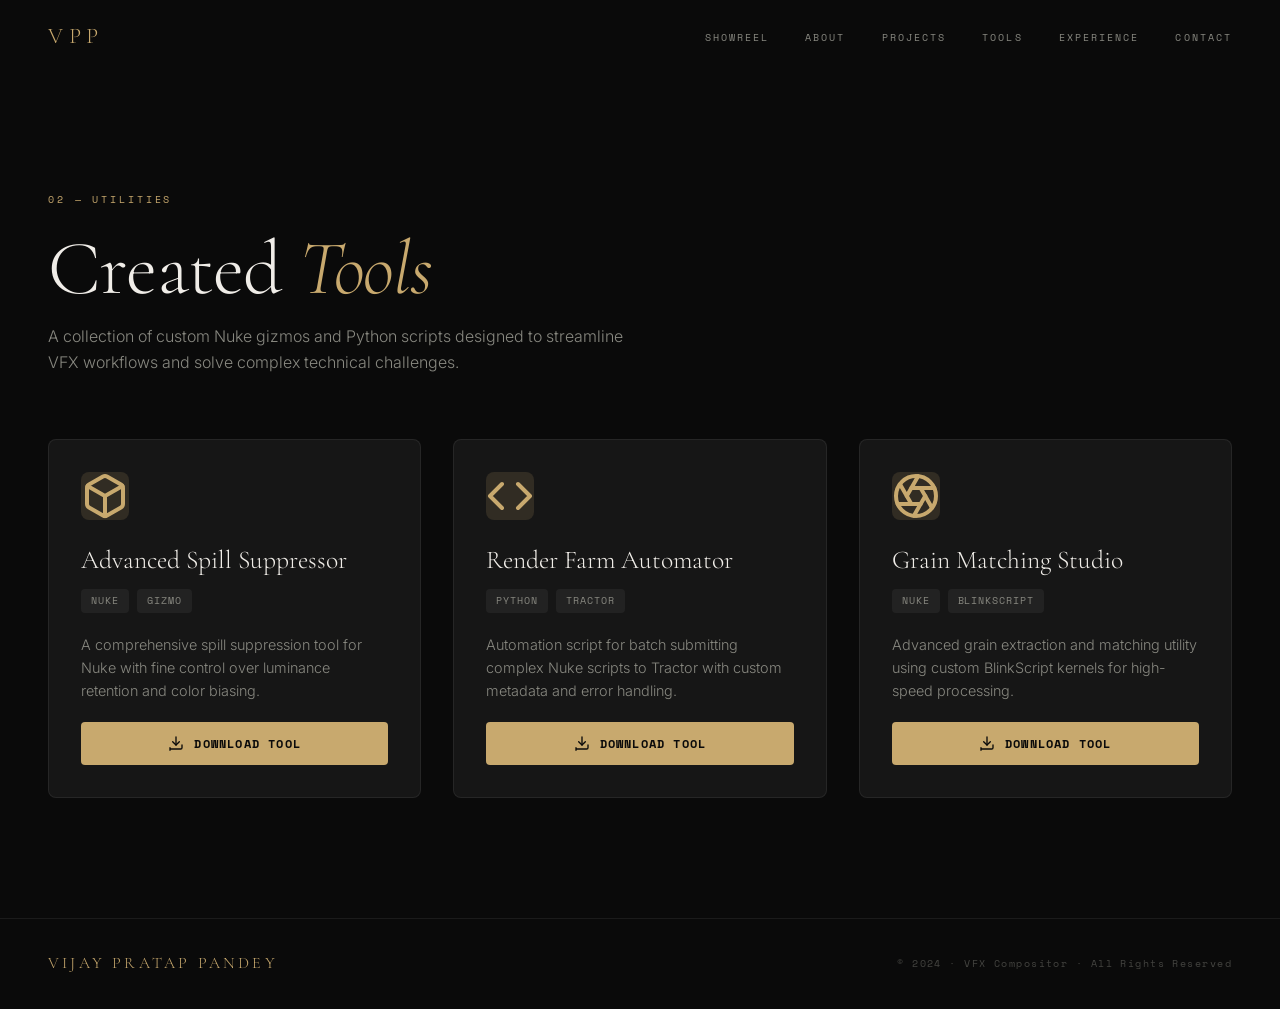
==== tools.html @ c5b9d7c6 "latest updates updatd posters and tools etc on it" ====
<!DOCTYPE html>
<html lang="en">

<head>
    <meta charset="UTF-8" />
    <meta name="viewport" content="width=device-width, initial-scale=1.0" />
    <title>Tools — Vijay Pratap Pandey</title>
    <meta name="description" content="Custom VFX tools and scripts created by Vijay Pratap Pandey." />
    <link rel="preconnect" href="https://fonts.googleapis.com" />
    <link rel="preconnect" href="https://fonts.gstatic.com" crossorigin />
    <link
        href="https://fonts.googleapis.com/css2?family=Cormorant+Garamond:ital,wght@0,300;0,400;0,500;0,600;1,300;1,400&family=Inter:wght@200;300;400;500&family=Space+Mono:wght@400;700&display=swap"
        rel="stylesheet" />
    <link rel="stylesheet" href="css/style.css" />
    <link rel="stylesheet" href="css/animations.css" />
    <style>
        .tools-grid {
            display: grid;
            grid-template-columns: repeat(auto-fill, minmax(320px, 1fr));
            gap: 32px;
            margin-top: 48px;
        }

        .tool-card {
            background: var(--surface);
            border: 1px solid var(--border);
            border-radius: var(--r);
            padding: 32px;
            display: flex;
            flex-direction: column;
            gap: 20px;
            transition: all 0.3s ease;
            position: relative;
            overflow: hidden;
        }

        .tool-card:hover {
            border-color: var(--accent);
            transform: translateY(-5px);
            box-shadow: 0 12px 40px rgba(0, 0, 0, 0.3);
        }

        .tool-card::before {
            content: '';
            position: absolute;
            top: 0;
            left: 0;
            width: 100%;
            height: 2px;
            background: var(--accent);
            transform: scaleX(0);
            transform-origin: left;
            transition: transform 0.4s ease;
        }

        .tool-card:hover::before {
            transform: scaleX(1);
        }

        .tool-icon {
            width: 48px;
            height: 48px;
            background: var(--accent-dim);
            color: var(--accent);
            border-radius: 8px;
            display: flex;
            align-items: center;
            justify-content: center;
            font-size: 1.5rem;
        }

        .tool-header h3 {
            font-family: var(--font-display);
            font-size: 1.6rem;
            font-weight: 300;
            margin-bottom: 8px;
        }

        .tool-tags {
            display: flex;
            gap: 8px;
            flex-wrap: wrap;
        }

        .tool-tag {
            font-family: var(--font-mono);
            font-size: 0.6rem;
            letter-spacing: 0.1em;
            text-transform: uppercase;
            padding: 4px 10px;
            background: rgba(255, 255, 255, 0.05);
            border-radius: 4px;
            color: var(--text-muted);
        }

        .tool-desc {
            font-size: 0.9rem;
            color: var(--text-muted);
            line-height: 1.6;
            flex-grow: 1;
        }

        .tool-download {
            display: inline-flex;
            align-items: center;
            justify-content: center;
            gap: 10px;
            padding: 12px 24px;
            background: var(--accent);
            color: var(--bg);
            border-radius: 4px;
            font-family: var(--font-mono);
            font-size: 0.75rem;
            font-weight: 700;
            letter-spacing: 0.1em;
            text-transform: uppercase;
            transition: all 0.3s ease;
        }

        .tool-download:hover {
            background: #fff;
            color: #000;
            box-shadow: 0 0 20px var(--accent-glow);
        }

        .tool-download svg {
            width: 16px;
            height: 16px;
        }
    </style>
</head>

<body class="loaded">

    <!-- Film Grain Overlay -->
    <div id="grain-overlay" aria-hidden="true"></div>

    <!-- ═══════════════════════════════════════════════════
       NAVIGATION
    ═══════════════════════════════════════════════════ -->
    <nav id="main-nav" class="scrolled">
        <div class="nav-logo"><a href="index.html">VPP</a></div>
        <ul class="nav-links">
            <li><a href="index.html#showreel">Showreel</a></li>
            <li><a href="index.html#about">About</a></li>
            <li><a href="projects.html">Projects</a></li>
            <li><a href="tools.html" class="active">Tools</a></li>
            <li><a href="index.html#experience">Experience</a></li>
            <li><a href="index.html#contact">Contact</a></li>
        </ul>
        <button class="nav-menu-btn" id="nav-menu-btn" aria-label="Open menu">
            <span></span><span></span><span></span>
        </button>
    </nav>

    <!-- Mobile Nav -->
    <div id="mobile-nav">
        <ul>
            <li><a href="index.html#showreel">Showreel</a></li>
            <li><a href="index.html#about">About</a></li>
            <li><a href="projects.html">Projects</a></li>
            <li><a href="tools.html">Tools</a></li>
            <li><a href="index.html#experience">Experience</a></li>
            <li><a href="index.html#contact">Contact</a></li>
        </ul>
    </div>

    <main style="padding-top: var(--nav-h);">
        <section id="tools" class="section-reveal visible" style="background: var(--bg);">
            <div class="section-header">
                <div class="section-label">02 — UTILITIES</div>
                <h2 class="section-title">Created <em>Tools</em></h2>
                <p style="color: var(--text-muted); margin-top: 16px; max-width: 600px;">A collection of custom Nuke gizmos and Python scripts designed to streamline VFX workflows and solve complex technical challenges.</p>
            </div>

            <div class="tools-grid">
                <!-- Placeholder Tool 1 -->
                <div class="tool-card">
                    <div class="tool-icon">
                        <svg viewBox="0 0 24 24" fill="none" stroke="currentColor" stroke-width="2" stroke-linecap="round" stroke-linejoin="round"><path d="M21 16V8a2 2 0 0 0-1-1.73l-7-4a2 2 0 0 0-2 0l-7 4A2 2 0 0 0 3 8v8a2 2 0 0 0 1 1.73l7 4a2 2 0 0 0 2 0l7-4A2 2 0 0 0 21 16z"></path><polyline points="3.27 6.96 12 12.01 20.73 6.96"></polyline><line x1="12" y1="22.08" x2="12" y2="12"></line></svg>
                    </div>
                    <div class="tool-header">
                        <h3>Advanced Spill Suppressor</h3>
                        <div class="tool-tags">
                            <span class="tool-tag">Nuke</span>
                            <span class="tool-tag">Gizmo</span>
                        </div>
                    </div>
                    <p class="tool-desc">A comprehensive spill suppression tool for Nuke with fine control over luminance retention and color biasing.</p>
                    <a href="#" class="tool-download">
                        <svg viewBox="0 0 24 24" fill="none" stroke="currentColor" stroke-width="2" stroke-linecap="round" stroke-linejoin="round"><path d="M21 15v4a2 2 0 0 1-2 2H5a2 2 0 0 1-2-2v4"></path><polyline points="7 10 12 15 17 10"></polyline><line x1="12" y1="15" x2="12" y2="3"></line></svg>
                        Download Tool
                    </a>
                </div>

                <!-- Placeholder Tool 2 -->
                <div class="tool-card">
                    <div class="tool-icon">
                        <svg viewBox="0 0 24 24" fill="none" stroke="currentColor" stroke-width="2" stroke-linecap="round" stroke-linejoin="round"><polyline points="16 18 22 12 16 6"></polyline><polyline points="8 6 2 12 8 18"></polyline></svg>
                    </div>
                    <div class="tool-header">
                        <h3>Render Farm Automator</h3>
                        <div class="tool-tags">
                            <span class="tool-tag">Python</span>
                            <span class="tool-tag">Tractor</span>
                        </div>
                    </div>
                    <p class="tool-desc">Automation script for batch submitting complex Nuke scripts to Tractor with custom metadata and error handling.</p>
                    <a href="#" class="tool-download">
                        <svg viewBox="0 0 24 24" fill="none" stroke="currentColor" stroke-width="2" stroke-linecap="round" stroke-linejoin="round"><path d="M21 15v4a2 2 0 0 1-2 2H5a2 2 0 0 1-2-2v4"></path><polyline points="7 10 12 15 17 10"></polyline><line x1="12" y1="15" x2="12" y2="3"></line></svg>
                        Download Tool
                    </a>
                </div>

                <!-- Placeholder Tool 3 -->
                <div class="tool-card">
                    <div class="tool-icon">
                        <svg viewBox="0 0 24 24" fill="none" stroke="currentColor" stroke-width="2" stroke-linecap="round" stroke-linejoin="round"><circle cx="12" cy="12" r="10"></circle><line x1="14.31" y1="8" x2="20.05" y2="17.94"></line><line x1="9.69" y1="8" x2="21.17" y2="8"></line><line x1="7.38" y1="12" x2="13.12" y2="2.06"></line><line x1="9.69" y1="16" x2="3.95" y2="6.06"></line><line x1="14.31" y1="16" x2="2.83" y2="16"></line><line x1="16.62" y1="12" x2="10.88" y2="21.94"></line></svg>
                    </div>
                    <div class="tool-header">
                        <h3>Grain Matching Studio</h3>
                        <div class="tool-tags">
                            <span class="tool-tag">Nuke</span>
                            <span class="tool-tag">BlinkScript</span>
                        </div>
                    </div>
                    <p class="tool-desc">Advanced grain extraction and matching utility using custom BlinkScript kernels for high-speed processing.</p>
                    <a href="#" class="tool-download">
                        <svg viewBox="0 0 24 24" fill="none" stroke="currentColor" stroke-width="2" stroke-linecap="round" stroke-linejoin="round"><path d="M21 15v4a2 2 0 0 1-2 2H5a2 2 0 0 1-2-2v4"></path><polyline points="7 10 12 15 17 10"></polyline><line x1="12" y1="15" x2="12" y2="3"></line></svg>
                        Download Tool
                    </a>
                </div>
            </div>
        </section>
    </main>

    <!-- Footer -->
    <footer id="footer">
        <div class="footer-inner">
            <span class="footer-name">VIJAY PRATAP PANDEY</span>
            <span class="footer-copy">© 2024 · VFX Compositor · All Rights Reserved</span>
        </div>
    </footer>

    <script src="js/main.js"></script>
</body>

</html>
---- css/style.css ----
/* ═══════════════════════════════════════════════════════════════
   VFX PORTFOLIO — MAIN STYLESHEET
   Vijay Pratap Pandey · VFX Compositor
═══════════════════════════════════════════════════════════════ */

/* ─── DESIGN TOKENS ─────────────────────────────────────────── */
:root {
  --bg: #0A0A0A;
  --bg-2: #111111;
  --surface: #161616;
  --surface-glass: rgba(255, 255, 255, 0.035);
  --border: rgba(255, 255, 255, 0.07);
  --border-bright: rgba(255, 255, 255, 0.14);
  --text: #F0EDE8;
  --text-muted: #888880;
  --text-dim: #444440;
  --accent: #C8A96E;
  --accent-dim: rgba(200, 169, 110, 0.15);
  --accent-glow: rgba(200, 169, 110, 0.3);
  --blue: #4A9EFF;
  --blue-dim: rgba(74, 158, 255, 0.12);
  --font-display: 'Cormorant Garamond', Georgia, serif;
  --font-body: 'Inter', system-ui, sans-serif;
  --font-mono: 'Space Mono', monospace;
  --r: 8px;
  --r-lg: 16px;
  --nav-h: 72px;
  --ease-out: cubic-bezier(0.16, 1, 0.3, 1);
  --ease-in-out: cubic-bezier(0.45, 0, 0.55, 1);
}

/* ─── RESET ──────────────────────────────────────────────────── */
*,
*::before,
*::after {
  box-sizing: border-box;
  margin: 0;
  padding: 0;
}

html {
  scroll-behavior: smooth;
  font-size: 16px;
}

body {
  background: var(--bg);
  color: var(--text);
  font-family: var(--font-body);
  font-weight: 300;
  line-height: 1.6;
  overflow-x: hidden;
}

body.loading {
  overflow: hidden;
}

img,
video {
  display: block;
  max-width: 100%;
}

a {
  color: inherit;
  text-decoration: none;
}

button {
  background: none;
  border: none;
  cursor: pointer;
  font-family: inherit;
}

ul {
  list-style: none;
}

/* ─── SCROLLBAR ───────────────────────────────────────────────── */
::-webkit-scrollbar {
  width: 4px;
}

::-webkit-scrollbar-track {
  background: var(--bg);
}

::-webkit-scrollbar-thumb {
  background: var(--accent);
  border-radius: 2px;
}

/* ─── CURSOR GLOW REMOVED ─── */

/* ─── GRAIN OVERLAY — static, GPU-composited, zero CPU cost ─── */
#grain-overlay {
  position: fixed;
  inset: 0;
  width: 100%;
  height: 100%;
  pointer-events: none;
  z-index: 9998;
  opacity: 0.04;
  will-change: opacity;
  background-image: url("[data-uri]");
  background-repeat: repeat;
  background-size: 150px 150px;
}

/* ═══════════════════════════════════════════════════════════════
   LOADER
═══════════════════════════════════════════════════════════════ */
#loader {
  position: fixed;
  inset: 0;
  background: #000;
  z-index: 9000;
  display: flex;
  align-items: center;
  justify-content: center;
  transition: opacity 0.8s var(--ease-out), visibility 0.8s;
}

#loader.hidden {
  opacity: 0;
  visibility: hidden;
}

.loader-inner {
  text-align: center;
}

.loader-monogram {
  font-family: var(--font-display);
  font-size: clamp(4rem, 10vw, 8rem);
  font-weight: 300;
  letter-spacing: 0.3em;
  color: var(--accent);
  opacity: 0;
  animation: monogram-in 1s var(--ease-out) 0.3s both;
}

@keyframes monogram-in {
  from {
    opacity: 0;
    letter-spacing: 0.6em;
  }

  to {
    opacity: 1;
    letter-spacing: 0.3em;
  }
}

.loader-bar-track {
  width: 200px;
  height: 1px;
  background: rgba(255, 255, 255, 0.1);
  margin: 24px auto 16px;
  border-radius: 1px;
  overflow: hidden;
}

.loader-bar {
  height: 100%;
  width: 0%;
  background: var(--accent);
  animation: loader-fill 2s var(--ease-out) 0.5s both;
}

@keyframes loader-fill {
  to {
    width: 100%;
  }
}

.loader-label {
  font-family: var(--font-mono);
  font-size: 0.65rem;
  letter-spacing: 0.3em;
  color: var(--text-muted);
  text-transform: uppercase;
  opacity: 0;
  animation: fade-in 0.5s ease 1s both;
}

/* ═══════════════════════════════════════════════════════════════
   NAVIGATION
═══════════════════════════════════════════════════════════════ */
#main-nav {
  position: fixed;
  top: 0;
  left: 0;
  right: 0;
  height: var(--nav-h);
  display: flex;
  align-items: center;
  justify-content: space-between;
  padding: 0 48px;
  z-index: 800;
  transition: background 0.4s ease;
}

#main-nav.scrolled {
  background: rgba(8, 8, 8, 0.96);
  border-bottom: 1px solid var(--border);
}

.nav-logo {
  font-family: var(--font-display);
  font-size: 1.4rem;
  font-weight: 300;
  letter-spacing: 0.25em;
  color: var(--accent);
  opacity: 0;
  transform: translateY(-10px);
  transition: opacity 0.6s ease 2.8s, transform 0.6s ease 2.8s;
}

.loaded .nav-logo {
  opacity: 1;
  transform: translateY(0);
}

.nav-links {
  display: flex;
  gap: 36px;
  opacity: 0;
  transition: opacity 0.6s ease 3s;
}

.loaded .nav-links {
  opacity: 1;
}

.nav-links a {
  font-family: var(--font-mono);
  font-size: 0.65rem;
  letter-spacing: 0.2em;
  text-transform: uppercase;
  color: var(--text-muted);
  transition: color 0.3s ease;
  position: relative;
}

.nav-links a::after {
  content: '';
  position: absolute;
  bottom: -4px;
  left: 0;
  width: 0;
  height: 1px;
  background: var(--accent);
  transition: width 0.3s ease;
}

.nav-links a:hover {
  color: var(--text);
}

.nav-links a:hover::after {
  width: 100%;
}

.nav-menu-btn {
  display: none;
  flex-direction: column;
  gap: 5px;
  padding: 8px;
}

.nav-menu-btn span {
  display: block;
  width: 22px;
  height: 1px;
  background: var(--text);
  transition: all 0.3s ease;
}

/* Mobile nav */
#mobile-nav {
  position: fixed;
  inset: 0;
  background: rgba(10, 10, 10, 0.97);
  display: flex;
  align-items: center;
  justify-content: center;
  z-index: 799;
  opacity: 0;
  visibility: hidden;
  transition: all 0.4s ease;
}

#mobile-nav.open {
  opacity: 1;
  visibility: visible;
}

#mobile-nav ul {
  text-align: center;
}

#mobile-nav li {
  padding: 16px 0;
}

#mobile-nav a {
  font-family: var(--font-display);
  font-size: 2rem;
  font-weight: 300;
  letter-spacing: 0.1em;
  color: var(--text-muted);
  transition: color 0.3s ease;
}

#mobile-nav a:hover {
  color: var(--accent);
}

/* ═══════════════════════════════════════════════════════════════
   HERO
═══════════════════════════════════════════════════════════════ */
#hero {
  position: relative;
  height: 100vh;
  min-height: 600px;
  display: flex;
  align-items: center;
  justify-content: center;
  overflow: hidden;
}

.hero-video-wrap {
  position: absolute;
  inset: 0;
  z-index: 0;
}

.hero-video-wrap .hero-bg {
  position: absolute;
  inset: 0;
  background-image: url('../assets/images/hero-poster.jpg');
  background-size: cover;
  background-position: center;
  will-change: transform;
  /* Subtle Ken Burns — cinematic feel, GPU animated */
  animation: hero-ken-burns 20s ease-in-out infinite alternate;
}

@keyframes hero-ken-burns {
  from {
    transform: scale(1.00);
  }

  to {
    transform: scale(1.06);
  }
}

.hero-overlay {
  position: absolute;
  inset: 0;
  background:
    linear-gradient(to bottom, rgba(10, 10, 10, 0.4) 0%, rgba(10, 10, 10, 0.1) 40%, rgba(10, 10, 10, 0.6) 80%, var(--bg) 100%),
    linear-gradient(to right, rgba(10, 10, 10, 0.5) 0%, transparent 60%);
}

.hero-content {
  position: relative;
  z-index: 10;
  max-width: 900px;
  padding: 0 48px;
  padding-top: var(--nav-h);
}

.hero-eyebrow {
  font-family: var(--font-mono);
  font-size: 0.65rem;
  letter-spacing: 0.35em;
  text-transform: uppercase;
  color: var(--accent);
  margin-bottom: 20px;
  opacity: 0;
  transform: translateY(10px);
  transition: opacity 0.7s ease 0.1s, transform 0.7s ease 0.1s;
}

.loaded .hero-eyebrow {
  opacity: 1;
  transform: translateY(0);
}

.hero-name {
  font-family: var(--font-display);
  font-size: clamp(3rem, 6.5vw, 6rem);
  font-weight: 300;
  line-height: 0.92;
  letter-spacing: -0.01em;
  color: var(--text);
  margin-bottom: 28px;
}

.name-line {
  display: block;
  overflow: hidden;
  white-space: nowrap;
}

.name-line::after {
  content: attr(data-text);
}

.hero-tagline {
  font-size: clamp(0.9rem, 2vw, 1.1rem);
  font-weight: 200;
  color: var(--text-muted);
  letter-spacing: 0.05em;
  max-width: 540px;
  margin-bottom: 48px;
  opacity: 0;
  transform: translateY(12px);
  transition: opacity 0.8s ease 0.5s, transform 0.8s ease 0.5s;
}

.loaded .hero-tagline {
  opacity: 1;
  transform: translateY(0);
}

.hero-cta {
  display: inline-flex;
  align-items: center;
  gap: 10px;
  padding: 14px 28px;
  border: 1px solid var(--accent);
  color: var(--accent);
  font-family: var(--font-mono);
  font-size: 0.7rem;
  letter-spacing: 0.2em;
  text-transform: uppercase;
  transition: background 0.3s ease, color 0.3s ease, box-shadow 0.3s ease;
  opacity: 0;
  transform: translateY(12px);
  transition: opacity 0.8s ease 0.8s, transform 0.8s ease 0.8s, background 0.3s ease, color 0.3s ease, box-shadow 0.3s ease;
}

.loaded .hero-cta {
  opacity: 1;
  transform: translateY(0);
}

.hero-cta:hover {
  background: var(--accent);
  color: var(--bg);
  box-shadow: 0 0 40px var(--accent-glow);
}

.hero-cta svg {
  transition: transform 0.3s ease;
}

.hero-cta:hover svg {
  transform: translateX(4px);
}

/* Scroll Indicator */
.scroll-indicator {
  position: absolute;
  bottom: 40px;
  left: 50%;
  transform: translateX(-50%);
  z-index: 10;
  display: flex;
  flex-direction: column;
  align-items: center;
  gap: 8px;
  opacity: 0;
  animation: fade-in 0.6s ease 1.2s both;
}

.scroll-line {
  width: 1px;
  height: 60px;
  background: linear-gradient(to bottom, transparent, var(--accent));
  animation: scroll-pulse 2s ease-in-out infinite;
}

@keyframes scroll-pulse {

  0%,
  100% {
    opacity: 0.4;
    height: 40px;
  }

  50% {
    opacity: 1;
    height: 60px;
  }
}

.scroll-indicator span {
  font-family: var(--font-mono);
  font-size: 0.55rem;
  letter-spacing: 0.3em;
  color: var(--text-dim);
  text-transform: uppercase;
  writing-mode: vertical-lr;
}

/* ═══════════════════════════════════════════════════════════════
   SECTION COMMONS
═══════════════════════════════════════════════════════════════ */
section {
  padding: 120px 48px;
}

.section-label {
  font-family: var(--font-mono);
  font-size: 0.6rem;
  letter-spacing: 0.3em;
  text-transform: uppercase;
  color: var(--accent);
  margin-bottom: 24px;
}

.section-header {
  margin-bottom: 64px;
}

.section-title {
  font-family: var(--font-display);
  font-size: clamp(2.5rem, 6vw, 5rem);
  font-weight: 300;
  letter-spacing: -0.01em;
  color: var(--text);
  line-height: 1;
}

.section-title em {
  font-style: italic;
  color: var(--accent);
}

/* ═══════════════════════════════════════════════════════════════
   SHOWREEL
═══════════════════════════════════════════════════════════════ */
#showreel {
  padding: 80px 0;
  background: var(--bg);
}

#showreel .section-label {
  padding: 0 48px;
  margin-bottom: 32px;
}

.showreel-player-wrap {
  position: relative;
  width: 100%;
  background: #000;
  overflow: hidden;
}

/* ── Cinematic poster layout ── */
.showreel-poster-wrap {
  position: relative;
  width: 100%;
  aspect-ratio: 16 / 9;
  overflow: hidden;
}

.showreel-poster-img {
  width: 100%;
  height: 100%;
  object-fit: cover;
  display: block;
  filter: brightness(0.45);
  transition: filter 0.5s ease;
}

.showreel-poster-wrap:hover .showreel-poster-img {
  filter: brightness(0.55);
}

.showreel-poster-overlay {
  position: absolute;
  inset: 0;
  display: flex;
  flex-direction: column;
  justify-content: space-between;
  padding: 32px;
}

.showreel-poster-top {
  display: flex;
  justify-content: space-between;
  align-items: center;
}

.showreel-poster-center {
  display: flex;
  align-items: center;
  justify-content: center;
  flex: 1;
}

.sr-watch-btn {
  display: flex;
  flex-direction: column;
  align-items: center;
  gap: 18px;
  text-decoration: none;
}

.sr-big-play {
  width: 88px;
  height: 88px;
  border: 1px solid rgba(255, 255, 255, 0.35);
  border-radius: 50%;
  display: flex;
  align-items: center;
  justify-content: center;
  transition: all 0.35s ease;
  background: rgba(255, 255, 255, 0.10);
}

.sr-big-play svg {
  width: 30px;
  height: 30px;
  color: var(--text);
  margin-left: 4px;
}

.sr-watch-btn:hover .sr-big-play {
  border-color: var(--accent);
  background: rgba(200, 169, 110, 0.12);
  box-shadow: 0 0 50px rgba(200, 169, 110, 0.25);
  transform: scale(1.08);
}

.sr-watch-btn span {
  font-family: var(--font-mono);
  font-size: 0.65rem;
  letter-spacing: 0.35em;
  text-transform: uppercase;
  color: var(--text-muted);
  transition: color 0.3s ease;
}

.sr-watch-btn:hover span {
  color: var(--accent);
}

.showreel-poster-name {
  font-family: var(--font-mono);
  font-size: 0.6rem;
  letter-spacing: 0.2em;
  color: rgba(255, 255, 255, 0.3);
  text-align: center;
  text-transform: uppercase;
}

.showreel-stamp {
  font-family: var(--font-mono);
  font-size: 0.65rem;
  letter-spacing: 0.25em;
  color: rgba(255, 255, 255, 0.5);
}

.showreel-quality {
  font-family: var(--font-mono);
  font-size: 0.6rem;
  letter-spacing: 0.2em;
  border: 1px solid var(--accent);
  color: var(--accent);
  padding: 3px 8px;
  border-radius: 2px;
}


/* YouTube responsive 16:9 wrapper */
.showreel-youtube-wrap {
  position: relative;
  width: 100%;
  padding-top: 56.25%;
}

.showreel-youtube-wrap iframe {
  position: absolute;
  inset: 0;
  width: 100%;
  height: 100%;
  border: none;
  display: block;
}

/* Cinematic stamp badge floating over the iframe */
.showreel-yt-badge {
  position: absolute;
  top: 20px;
  left: 32px;
  display: flex;
  align-items: center;
  gap: 12px;
  pointer-events: none;
  z-index: 2;
}

.showreel-stamp {
  font-family: var(--font-mono);
  font-size: 0.65rem;
  letter-spacing: 0.25em;
  color: rgba(255, 255, 255, 0.5);
  text-shadow: 0 1px 4px rgba(0, 0, 0, 0.8);
}

.showreel-quality {
  font-family: var(--font-mono);
  font-size: 0.6rem;
  letter-spacing: 0.2em;
  border: 1px solid var(--accent);
  color: var(--accent);
  padding: 3px 8px;
  border-radius: 2px;
}


/* ═══════════════════════════════════════════════════════════════
   PROJECTS / WORK
═══════════════════════════════════════════════════════════════ */
#work {
  background: var(--bg-2);
}

.projects-grid {
  display: grid;
  grid-template-columns: repeat(4, 1fr);
  gap: 2px;
}

.project-card {
  position: relative;
  background: var(--bg);
}

.project-thumb {
  position: relative;
  aspect-ratio: 3/4;
  overflow: hidden;
}

.project-thumb-bg {
  width: 100%;
  height: 100%;
  display: flex;
  align-items: center;
  justify-content: center;
  overflow: hidden;
}

.project-poster-img {
  width: 100%;
  height: 100%;
  object-fit: cover;
  object-position: center top;
  display: block;
  filter: brightness(0.85);
  transition: filter 0.4s ease, transform 0.6s var(--ease-out);
}

.project-card:hover .project-poster-img {
  filter: brightness(0.6);
  transform: scale(1.04);
}

.project-thumb-title {
  font-family: var(--font-display);
  font-size: 2rem;
  font-weight: 300;
  letter-spacing: 0.15em;
  color: rgba(255, 255, 255, 0.15);
  user-select: none;
}

.project-thumb video.preview {
  position: absolute;
  inset: 0;
  width: 100%;
  height: 100%;
  object-fit: cover;
  opacity: 0;
  transition: opacity 0.5s ease;
}

.project-card:hover .project-thumb video.preview {
  opacity: 1;
}

.project-hover {
  position: absolute;
  inset: 0;
  padding: 24px;
  display: flex;
  flex-direction: column;
  justify-content: flex-end;
  background: linear-gradient(to top, rgba(0, 0, 0, 0.9) 0%, rgba(0, 0, 0, 0.3) 60%, transparent 100%);
  opacity: 0;
  transition: opacity 0.4s ease;
}

.project-card:hover .project-hover {
  opacity: 1;
}

.project-meta-chip {
  font-family: var(--font-mono);
  font-size: 0.6rem;
  letter-spacing: 0.2em;
  text-transform: uppercase;
  color: var(--accent);
  margin-bottom: 8px;
}

.project-hover h3 {
  font-family: var(--font-display);
  font-size: 1.4rem;
  font-weight: 300;
  margin-bottom: 4px;
}

.project-hover p {
  font-size: 0.8rem;
  color: var(--text-muted);
  margin-bottom: 16px;
}

.project-view-btn {
  font-family: var(--font-mono);
  font-size: 0.65rem;
  letter-spacing: 0.15em;
  color: var(--accent);
  align-self: flex-start;
  border-bottom: 1px solid transparent;
  padding-bottom: 2px;
  transition: border-color 0.3s ease;
}

.project-view-btn:hover {
  border-color: var(--accent);
}

.project-info {
  display: flex;
  justify-content: space-between;
  align-items: center;
  padding: 12px 16px;
  border-top: 1px solid var(--border);
}

.project-year,
.project-studio {
  font-family: var(--font-mono);
  font-size: 0.6rem;
  letter-spacing: 0.15em;
  color: var(--text-muted);
}

/* ═══════════════════════════════════════════════════════════════
   ABOUT
═══════════════════════════════════════════════════════════════ */
#about {
  background: var(--bg);
}

.about-layout {
  display: grid;
  grid-template-columns: 380px 1fr;
  gap: 80px;
  align-items: start;
  max-width: 1300px;
  margin: 0 auto;
}

.portrait-outer {
  position: relative;
  display: inline-block;
}

.portrait-img {
  width: 100%;
  aspect-ratio: 3/4;
  object-fit: cover;
  object-position: top;
  border-radius: var(--r);
  filter: grayscale(20%) contrast(1.05);
}

.portrait-frame {
  position: absolute;
  top: 16px;
  left: 16px;
  right: -16px;
  bottom: -16px;
  border: 1px solid var(--border-bright);
  border-radius: var(--r);
  z-index: -1;
}

.about-name {
  font-family: var(--font-display);
  font-size: clamp(2.5rem, 5vw, 4.5rem);
  font-weight: 300;
  line-height: 1;
  margin-bottom: 12px;
}

.about-name em {
  color: var(--accent);
  font-style: italic;
}

.about-role {
  font-family: var(--font-mono);
  font-size: 0.65rem;
  letter-spacing: 0.25em;
  color: var(--accent);
  text-transform: uppercase;
  margin-bottom: 32px;
}

.about-bio {
  font-size: 1rem;
  line-height: 1.8;
  color: var(--text-muted);
  margin-bottom: 20px;
}

.about-bio strong {
  color: var(--text);
  font-weight: 400;
}

/* Timeline */
.timeline {
  margin-top: 48px;
  position: relative;
  padding-left: 24px;
}

.timeline::before {
  content: '';
  position: absolute;
  left: 0;
  top: 8px;
  bottom: 8px;
  width: 1px;
  background: var(--border-bright);
}

.timeline-item {
  position: relative;
  display: flex;
  gap: 24px;
  margin-bottom: 36px;
  align-items: flex-start;
}

.timeline-item::before {
  content: '';
  position: absolute;
  left: -28px;
  top: 8px;
  width: 8px;
  height: 8px;
  border-radius: 50%;
  background: var(--accent);
  box-shadow: 0 0 12px var(--accent-glow);
}

.timeline-year {
  font-family: var(--font-mono);
  font-size: 0.7rem;
  color: var(--accent);
  letter-spacing: 0.1em;
  white-space: nowrap;
  margin-top: 2px;
}

.timeline-content strong {
  display: block;
  font-size: 0.95rem;
  font-weight: 400;
  color: var(--text);
  margin-bottom: 4px;
}

.timeline-content span {
  font-size: 0.82rem;
  color: var(--text-muted);
}

/* ═══════════════════════════════════════════════════════════════
   SKILLS
═══════════════════════════════════════════════════════════════ */
#skills {
  background: var(--bg-2);
}

.skills-grid {
  display: grid;
  grid-template-columns: repeat(3, 1fr);
  gap: 2px;
  margin-bottom: 80px;
}

.skill-card {
  padding: 40px 32px;
  background: var(--surface);
  border: 1px solid var(--border);
  position: relative;
  overflow: hidden;
  transition: border-color 0.4s ease, transform 0.4s var(--ease-out);
}

.skill-card::before {
  content: '';
  position: absolute;
  inset: 0;
  background: var(--accent-dim);
  opacity: 0;
  transition: opacity 0.4s ease;
}

.skill-card:hover::before {
  opacity: 1;
}

.skill-card:hover {
  border-color: rgba(200, 169, 110, 0.3);
}

.skill-icon {
  width: 40px;
  height: 40px;
  color: var(--accent);
  margin-bottom: 20px;
}

.skill-icon svg {
  width: 100%;
  height: 100%;
}

.skill-card h3 {
  font-family: var(--font-display);
  font-size: 1.4rem;
  font-weight: 300;
  margin-bottom: 10px;
}

.skill-card p {
  font-size: 0.82rem;
  color: var(--text-muted);
  line-height: 1.7;
  margin-bottom: 20px;
}

.skill-bar {
  height: 1px;
  background: var(--border);
  width: 100%;
  position: relative;
  overflow: hidden;
}

.skill-fill {
  height: 100%;
  background: var(--accent);
  width: 0%;
  transition: width 1.2s var(--ease-out);
}

/* Software icons */
.software-section {
  max-width: 900px;
  margin: 0 auto;
  text-align: center;
}

.software-label {
  font-family: var(--font-mono);
  font-size: 0.6rem;
  letter-spacing: 0.3em;
  text-transform: uppercase;
  color: var(--text-muted);
  margin-bottom: 40px;
}

.software-icons {
  display: flex;
  justify-content: center;
  gap: 48px;
  flex-wrap: wrap;
}

.sw-icon {
  display: flex;
  flex-direction: column;
  align-items: center;
  gap: 12px;
}

.sw-logo {
  width: 64px;
  height: 64px;
  border-radius: var(--r);
  border: 1px solid var(--border);
  display: flex;
  align-items: center;
  justify-content: center;
  font-family: var(--font-mono);
  font-size: 1rem;
  font-weight: 700;
  letter-spacing: 0.05em;
  transition: border-color 0.3s ease, box-shadow 0.3s ease, transform 0.3s ease;
}

.sw-icon:hover .sw-logo {
  border-color: var(--accent);
  box-shadow: 0 0 20px var(--accent-dim);
  transform: translateY(-4px);
}

.sw-nuke {
  background: linear-gradient(135deg, #1a0a2e, #2e0a4a);
  color: #a06aff;
}

.sw-blender {
  background: linear-gradient(135deg, #1a1000, #2e2000);
  color: #e87d0d;
}

.sw-python {
  background: linear-gradient(135deg, #001828, #002038);
  color: #4b8bbe;
}

.sw-comfy {
  background: linear-gradient(135deg, #1a0020, #2a0035);
  color: #c084fc;
}

.sw-unreal {
  background: linear-gradient(135deg, #0a0a0a, #1a1a1a);
  color: #e8e8e8;
}

.sw-ae {
  background: linear-gradient(135deg, #0a001a, #1a0028);
  color: #9980fa;
}

.sw-icon span {
  font-family: var(--font-mono);
  font-size: 0.6rem;
  letter-spacing: 0.15em;
  color: var(--text-muted);
  text-transform: uppercase;
}

/* ═══════════════════════════════════════════════════════════════
   EXPERIENCE / CREDITS
═══════════════════════════════════════════════════════════════ */
#experience {
  background: var(--bg);
}

.credits-table-wrap {
  max-width: 1000px;
  overflow-x: auto;
}

.credits-table {
  width: 100%;
  border-collapse: collapse;
}

.credits-table th {
  font-family: var(--font-mono);
  font-size: 0.6rem;
  letter-spacing: 0.25em;
  text-transform: uppercase;
  color: var(--text-dim);
  text-align: left;
  padding: 12px 24px 12px 0;
  border-bottom: 1px solid var(--border);
}

.credit-row {
  border-bottom: 1px solid var(--border);
  transition: background 0.3s ease;
}

.credit-row:hover {
  background: var(--surface-glass);
}

.credit-row td {
  padding: 20px 24px 20px 0;
  font-size: 0.9rem;
  color: var(--text-muted);
  vertical-align: middle;
}

.credit-title {
  font-family: var(--font-display);
  font-size: 1.1rem !important;
  font-weight: 300;
  color: var(--text) !important;
  letter-spacing: 0.02em;
}

.credit-row td:last-child {
  font-family: var(--font-mono);
  font-size: 0.75rem !important;
  letter-spacing: 0.1em;
  color: var(--accent) !important;
}

/* Upcoming / status badge in credits */
.credit-badge {
  display: inline-block;
  font-family: var(--font-mono);
  font-size: 0.52rem;
  letter-spacing: 0.15em;
  text-transform: uppercase;
  border: 1px solid rgba(200, 169, 110, 0.4);
  color: var(--accent);
  padding: 2px 7px;
  border-radius: 2px;
  margin-left: 8px;
  vertical-align: middle;
}

.credit-row.upcoming .credit-title {
  color: var(--accent) !important;
}

.imdb-link-wrap {
  margin-top: 40px;
}

.imdb-link {
  display: inline-flex;
  align-items: center;
  gap: 12px;
  font-family: var(--font-mono);
  font-size: 0.65rem;
  letter-spacing: 0.2em;
  color: var(--text-muted);
  text-transform: uppercase;
  transition: color 0.3s ease;
}

.imdb-link:hover {
  color: var(--accent);
}

.imdb-badge {
  background: #F5C518;
  color: #000;
  font-weight: 700;
  font-size: 0.6rem;
  padding: 2px 6px;
  border-radius: 2px;
}

/* ═══════════════════════════════════════════════════════════════
   CONTACT
═══════════════════════════════════════════════════════════════ */
#contact {
  background: var(--bg-2);
  border-top: 1px solid var(--border);
}

.contact-inner {
  max-width: 700px;
}

.contact-heading {
  font-family: var(--font-display);
  font-size: clamp(2.5rem, 6vw, 5rem);
  font-weight: 300;
  line-height: 1.1;
  margin-bottom: 20px;
}

.contact-heading em {
  font-style: italic;
  color: var(--accent);
}

.contact-sub {
  font-size: 0.9rem;
  color: var(--text-muted);
  margin-bottom: 56px;
}

.contact-links {
  display: flex;
  flex-direction: column;
  gap: 2px;
}

.contact-link {
  display: flex;
  align-items: center;
  justify-content: space-between;
  padding: 24px 0;
  border-bottom: 1px solid var(--border);
  transition: border-color 0.3s ease;
}

.contact-link:hover {
  border-color: var(--accent);
}

.cl-label {
  font-family: var(--font-mono);
  font-size: 0.6rem;
  letter-spacing: 0.25em;
  text-transform: uppercase;
  color: var(--text-dim);
  min-width: 80px;
}

.cl-value {
  font-size: 1rem;
  color: var(--text-muted);
  transition: color 0.3s ease;
}

.contact-link:hover .cl-value {
  color: var(--accent);
}

/* ═══════════════════════════════════════════════════════════════
   FOOTER
═══════════════════════════════════════════════════════════════ */
#footer {
  padding: 32px 48px;
  border-top: 1px solid var(--border);
  background: var(--bg);
}

.footer-inner {
  display: flex;
  justify-content: space-between;
  align-items: center;
}

.footer-name {
  font-family: var(--font-display);
  font-size: 1rem;
  letter-spacing: 0.2em;
  color: var(--accent);
}

.footer-copy {
  font-family: var(--font-mono);
  font-size: 0.6rem;
  letter-spacing: 0.15em;
  color: var(--text-dim);
}

/* ═══════════════════════════════════════════════════════════════
   PROJECT MODAL
═══════════════════════════════════════════════════════════════ */
.modal {
  position: fixed;
  inset: 0;
  z-index: 1000;
  display: flex;
  align-items: center;
  justify-content: center;
  padding: 24px;
  opacity: 0;
  visibility: hidden;
  transition: all 0.4s ease;
}

.modal.open {
  opacity: 1;
  visibility: visible;
}

.modal-backdrop {
  position: absolute;
  inset: 0;
  background: rgba(0, 0, 0, 0.92);
}

.modal-panel {
  position: relative;
  z-index: 1;
  width: 100%;
  max-width: 900px;
  max-height: 90vh;

  /* Step 1+2 — Dark semi-transparent base with inner/outer shadows */
  background: rgba(14, 14, 16, 0.88);
  border: 1px solid rgba(255, 255, 255, 0.10);
  border-radius: var(--r-lg);
  box-shadow:
    0 24px 64px rgba(0, 0, 0, 0.6),
    inset 0 1px 0 rgba(255, 255, 255, 0.08);

  /* Step 4 — Brightness shift fakes light diffusion */
  filter: brightness(1.06) saturate(1.08);

  overflow-y: auto;
  overflow-x: hidden;
  transform: translateY(30px);
  transition: transform 0.4s var(--ease-out);
}

/* Step 3 — Noise texture overlay tricks brain into reading blur */
.modal-panel::before {
  content: '';
  position: absolute;
  inset: 0;
  border-radius: inherit;
  background-image: url("[data-uri]");
  background-size: 120px 120px;
  opacity: 0.03;
  pointer-events: none;
  z-index: 0;
}

/* Step 5 — Diagonal gradient edge sheen */
.modal-panel::after {
  content: '';
  position: absolute;
  inset: 0;
  border-radius: inherit;
  background: linear-gradient(135deg,
      rgba(255, 255, 255, 0.06) 0%,
      rgba(255, 255, 255, 0.01) 50%,
      rgba(0, 0, 0, 0.08) 100%);
  pointer-events: none;
  z-index: 0;
}

.modal.open .modal-panel {
  transform: translateY(0);
}

.modal-close {
  position: absolute;
  top: 20px;
  right: 20px;
  width: 36px;
  height: 36px;
  border: 1px solid var(--border);
  border-radius: 50%;
  display: flex;
  align-items: center;
  justify-content: center;
  font-size: 0.75rem;
  color: var(--text-muted);
  transition: all 0.3s ease;
  z-index: 2;
}

.modal-close:hover {
  border-color: var(--accent);
  color: var(--accent);
}

.modal-content {
  padding: 48px;
  position: relative;
  z-index: 1;
}

.modal-film-title {
  font-family: var(--font-display);
  font-size: clamp(2rem, 5vw, 3.5rem);
  font-weight: 300;
  margin-bottom: 8px;
}

.modal-chip {
  display: inline-block;
  font-family: var(--font-mono);
  font-size: 0.6rem;
  letter-spacing: 0.2em;
  text-transform: uppercase;
  color: var(--accent);
  border: 1px solid var(--accent-glow);
  padding: 4px 12px;
  border-radius: 2px;
  margin-bottom: 32px;
}

.modal-section-label {
  font-family: var(--font-mono);
  font-size: 0.6rem;
  letter-spacing: 0.25em;
  text-transform: uppercase;
  color: var(--text-dim);
  margin-bottom: 16px;
}

.modal-desc {
  font-size: 0.9rem;
  color: var(--text-muted);
  line-height: 1.8;
  margin-bottom: 40px;
}

/* Before/After slider */
.ba-slider {
  position: relative;
  width: 100%;
  aspect-ratio: 16/9;
  overflow: hidden;
  border-radius: var(--r);
  margin-bottom: 40px;
  user-select: none;
}

.ba-before,
.ba-after {
  position: absolute;
  inset: 0;
  display: flex;
  align-items: center;
  justify-content: center;
  font-family: var(--font-display);
  font-size: 2rem;
  font-weight: 300;
  letter-spacing: 0.1em;
}

.ba-before {
  background: linear-gradient(135deg, #1a1a1a, #2a2a2a);
  color: rgba(255, 255, 255, 0.2);
}

.ba-after {
  clip-path: inset(0 50% 0 0);
  background: linear-gradient(135deg, #0a1020, #1a2030);
  color: rgba(200, 169, 110, 0.3);
}

.ba-handle {
  position: absolute;
  top: 0;
  bottom: 0;
  left: 50%;
  width: 2px;
  background: var(--accent);
  cursor: ew-resize;
  transform: translateX(-50%);
}

.ba-handle::before {
  content: '⟨ ⟩';
  position: absolute;
  top: 50%;
  left: 50%;
  transform: translate(-50%, -50%);
  background: var(--accent);
  color: var(--bg);
  font-size: 0.7rem;
  padding: 6px 10px;
  border-radius: 20px;
  white-space: nowrap;
}

.ba-label-before,
.ba-label-after {
  position: absolute;
  bottom: 16px;
  font-family: var(--font-mono);
  font-size: 0.6rem;
  letter-spacing: 0.2em;
  text-transform: uppercase;
  color: rgba(255, 255, 255, 0.5);
  padding: 4px 10px;
  background: rgba(0, 0, 0, 0.5);
  border-radius: 2px;
}

.ba-label-before {
  left: 12px;
}

.ba-label-after {
  right: 12px;
}

/* Software tags */
.modal-sw-tags {
  display: flex;
  gap: 8px;
  flex-wrap: wrap;
}

.sw-tag {
  font-family: var(--font-mono);
  font-size: 0.6rem;
  letter-spacing: 0.15em;
  text-transform: uppercase;
  border: 1px solid var(--border-bright);
  color: var(--text-muted);
  padding: 5px 12px;
  border-radius: 2px;
  transition: all 0.3s ease;
}

.sw-tag:hover {
  border-color: var(--accent);
  color: var(--accent);
}

/* ═══════════════════════════════════════════════════════════════
   CREDENTIALS
═══════════════════════════════════════════════════════════════ */
#credentials {
  background: var(--bg);
}

.credentials-grid {
  display: grid;
  grid-template-columns: repeat(3, 1fr);
  gap: 2px;
  margin-top: 48px;
}

.cred-block {
  padding: 40px 36px;
  background: var(--bg-2);
  border: 1px solid var(--border);
  transition: border-color 0.3s ease;
}

.cred-block:hover {
  border-color: var(--border-bright);
}

.cred-icon {
  width: 40px;
  height: 40px;
  color: var(--accent);
  margin-bottom: 20px;
}

.cred-icon svg {
  width: 100%;
  height: 100%;
}

.cred-heading {
  font-family: var(--font-mono);
  font-size: 0.6rem;
  letter-spacing: 0.3em;
  text-transform: uppercase;
  color: var(--accent);
  margin-bottom: 24px;
}

.cred-list {
  display: flex;
  flex-direction: column;
  gap: 20px;
}

.cred-item {
  padding-left: 12px;
  border-left: 1px solid var(--border);
  transition: border-color 0.3s ease;
}

.cred-item:hover {
  border-color: var(--accent);
}

.cred-name {
  font-size: 0.9rem;
  font-weight: 300;
  color: var(--text);
  margin-bottom: 4px;
  display: flex;
  align-items: center;
  gap: 8px;
  flex-wrap: wrap;
}

.cred-name--gold {
  color: var(--accent);
}

.cred-meta {
  font-family: var(--font-mono);
  font-size: 0.6rem;
  letter-spacing: 0.15em;
  color: var(--text-dim);
  text-transform: uppercase;
}

.cred-desc {
  font-size: 0.8rem;
  color: var(--text-muted);
  margin-top: 6px;
  line-height: 1.5;
  font-style: italic;
}

.cred-badge-sm {
  font-family: var(--font-mono);
  font-size: 0.5rem;
  letter-spacing: 0.15em;
  text-transform: uppercase;
  padding: 2px 7px;
  border: 1px solid var(--accent);
  color: var(--accent);
  border-radius: 2px;
  vertical-align: middle;
}

/* ═══════════════════════════════════════════════════════════════
   GLASS UTILITY
═══════════════════════════════════════════════════════════════ */
.glass {
  background: rgba(8, 8, 8, 0.98);
  border: 1px solid var(--border);
}

/* ═══════════════════════════════════════════════════════════════
   RESPONSIVE
═══════════════════════════════════════════════════════════════ */
@media (max-width: 1100px) {
  .projects-grid {
    grid-template-columns: repeat(3, 1fr);
  }

  .skills-grid {
    grid-template-columns: repeat(2, 1fr);
  }

  .about-layout {
    grid-template-columns: 300px 1fr;
    gap: 48px;
  }

  .credentials-grid {
    grid-template-columns: 1fr 1fr;
  }
}

@media (max-width: 768px) {
  section {
    padding: 64px 20px;
  }

  #main-nav {
    padding: 0 20px;
  }

  .nav-links {
    display: none;
  }

  .nav-menu-btn {
    display: flex;
  }

  /* Hero */
  .hero-content {
    padding: 0 20px;
    padding-top: var(--nav-h);
  }

  .hero-name {
    font-size: clamp(2.4rem, 10vw, 4rem);
    line-height: 0.95;
  }

  .scroll-indicator {
    display: none;
  }

  /* Stats strip */
  .stats-strip {
    grid-template-columns: repeat(2, 1fr);
    gap: 0;
  }

  .stat-divider {
    display: none;
  }

  .stat-item {
    padding: 24px 16px;
    border-bottom: 1px solid var(--border);
  }

  .stat-item:nth-child(odd) {
    border-right: 1px solid var(--border);
  }

  /* Filter tabs */
  .filter-tabs {
    gap: 8px;
    margin-bottom: 24px;
  }

  .filter-btn {
    padding: 7px 14px;
    font-size: 0.55rem;
  }

  .projects-grid {
    grid-template-columns: repeat(2, 1fr);
    gap: 2px;
  }

  .project-thumb {
    height: auto;
    aspect-ratio: 3/4;
  }

  /* Skills */
  .skills-grid {
    grid-template-columns: 1fr;
  }

  .software-icons {
    gap: 20px;
    flex-wrap: wrap;
  }

  .sw-icon {
    width: calc(33.33% - 14px);
    align-items: center;
  }

  /* About */
  .about-layout {
    grid-template-columns: 1fr;
    gap: 40px;
  }

  .about-portrait-wrap {
    max-width: 240px;
    margin: 0 auto;
  }

  .about-name {
    font-size: clamp(2rem, 8vw, 3rem);
  }

  /* Experience / Credits table */
  .credits-table-wrap {
    overflow-x: auto;
    -webkit-overflow-scrolling: touch;
  }

  .credits-table {
    min-width: 560px;
  }

  /* Credentials */
  .credentials-grid {
    grid-template-columns: 1fr;
  }

  .cred-block {
    padding: 28px 20px;
  }

  /* Section titles */
  .section-title {
    font-size: clamp(2rem, 8vw, 3.5rem);
  }

  /* Modal */
  .modal {
    padding: 0;
    align-items: flex-end;
  }

  .modal-panel {
    max-width: 100%;
    max-height: 92vh;
    border-radius: var(--r-lg) var(--r-lg) 0 0;
  }

  .modal-content {
    padding: 24px 20px;
  }

  .ba-slider {
    height: 180px;
  }

  /* Contact */
  .contact-heading {
    font-size: clamp(2rem, 8vw, 3.5rem);
  }

  .contact-links {
    flex-direction: column;
    gap: 2px;
  }

  /* Footer */
  .footer-inner {
    flex-direction: column;
    gap: 12px;
    text-align: center;
  }
}

@media (max-width: 480px) {
  section {
    padding: 48px 16px;
  }

  .hero-name {
    font-size: clamp(2rem, 11vw, 3rem);
  }

  .hero-tagline {
    font-size: 0.85rem;
  }

  .projects-grid {
    grid-template-columns: repeat(2, 1fr);
  }

  .project-thumb {
    height: auto;
    aspect-ratio: 3/4;
  }

  .stats-strip {
    grid-template-columns: 1fr 1fr;
  }

  .stat-num {
    font-size: 2.4rem;
  }

  .software-icons {
    gap: 16px;
  }

  .sw-icon {
    width: calc(50% - 8px);
  }

  .showreel-poster-wrap {
    height: 240px;
  }

  .filter-tabs {
    flex-wrap: wrap;
  }
}

/* ═══════════════════════════════════════════════════════════════
   STATS STRIP
═══════════════════════════════════════════════════════════════ */
.stats-strip {
  display: grid;
  grid-template-columns: 1fr auto 1fr auto 1fr auto 1fr;
  align-items: center;
  background: var(--bg-2);
  border-top: 1px solid var(--border);
  border-bottom: 1px solid var(--border);
  padding: 0;
  overflow: hidden;
}

.stat-item {
  display: flex;
  flex-direction: column;
  align-items: center;
  justify-content: center;
  padding: 32px 24px;
  gap: 6px;
  transition: background 0.3s ease;
}

.stat-item:hover {
  background: rgba(255, 255, 255, 0.02);
}

.stat-num {
  font-family: var(--font-display);
  font-size: 3rem;
  font-weight: 300;
  color: var(--accent);
  line-height: 1;
  letter-spacing: -0.02em;
}

.stat-label {
  font-family: var(--font-mono);
  font-size: 0.55rem;
  letter-spacing: 0.25em;
  text-transform: uppercase;
  color: var(--text-dim);
}

.stat-divider {
  width: 1px;
  height: 40px;
  background: var(--border);
}

/* ═══════════════════════════════════════════════════════════════
   FILTER TABS
═══════════════════════════════════════════════════════════════ */
.filter-tabs {
  display: flex;
  gap: 12px;
  margin-bottom: 32px;
  flex-wrap: wrap;
}

.filter-btn {
  font-family: var(--font-mono);
  font-size: 0.6rem;
  letter-spacing: 0.2em;
  text-transform: uppercase;
  padding: 8px 18px;
  border: 1px solid var(--border);
  color: var(--text-muted);
  background: transparent;
  cursor: pointer;
  border-radius: 2px;
  transition: all 0.25s ease;
  position: relative;
  overflow: hidden;
}

.filter-btn::before {
  content: '';
  position: absolute;
  inset: 0;
  background: var(--accent);
  transform: scaleX(0);
  transform-origin: left;
  transition: transform 0.25s ease;
  z-index: 0;
}

.filter-btn span,
.filter-btn {
  position: relative;
  z-index: 1;
}

.filter-btn:hover {
  border-color: var(--accent);
  color: var(--accent);
}

.filter-btn.active {
  border-color: var(--accent);
  color: var(--bg);
  background: var(--accent);
}

/* ═══════════════════════════════════════════════════════════════
   PROJECT CARD STAGGER ANIMATION
═══════════════════════════════════════════════════════════════ */
.project-card {
  opacity: 0;
  transform: translateY(24px);
  transition: opacity 0.5s ease, transform 0.5s ease;
}

.project-card.card-visible {
  opacity: 1;
  transform: translateY(0);
}

.project-card.card-hidden {
  opacity: 0;
  transform: scale(0.95);
  pointer-events: none;
  transition: opacity 0.25s ease, transform 0.25s ease;
}
---- css/animations.css ----
/* ═══════════════════════════════════════════════════════════════
   VFX PORTFOLIO — ANIMATIONS
═══════════════════════════════════════════════════════════════ */

/* ─── HERO NAME CHARACTER ANIMATION ─────────────────────────── */
.hero-name .name-line {
    position: relative;
    animation: none;
}

.hero-name .name-char {
    display: inline-block;
    opacity: 0;
    transform: translateY(100%);
    will-change: transform, opacity;
}

.loaded .hero-name .name-char {
    animation: char-reveal 0.8s var(--ease-out) both;
}

@keyframes char-reveal {
    to {
        opacity: 1;
        transform: translateY(0);
    }
}

/* ─── GENERIC REVEAL ANIMATIONS ─────────────────────────────── */
@keyframes fade-in {
    from {
        opacity: 0;
    }

    to {
        opacity: 1;
    }
}

@keyframes slide-up {
    from {
        opacity: 0;
        transform: translateY(40px);
    }

    to {
        opacity: 1;
        transform: translateY(0);
    }
}

@keyframes slide-right {
    from {
        opacity: 0;
        transform: translateX(-30px);
    }

    to {
        opacity: 1;
        transform: translateX(0);
    }
}

@keyframes scale-in {
    from {
        opacity: 0;
        transform: scale(0.94);
    }

    to {
        opacity: 1;
        transform: scale(1);
    }
}

/* ─── SCROLL-TRIGGERED REVEAL ────────────────────────────────── */
.section-reveal {
    opacity: 1;
}

.reveal-elem {
    opacity: 0;
    transform: translateY(40px);
    transition: opacity 0.9s var(--ease-out), transform 0.9s var(--ease-out);
}

.reveal-elem.visible {
    opacity: 1;
    transform: translateY(0);
}

/* Stagger children */
.reveal-stagger .reveal-elem:nth-child(1) {
    transition-delay: 0s;
}

.reveal-stagger .reveal-elem:nth-child(2) {
    transition-delay: 0.1s;
}

.reveal-stagger .reveal-elem:nth-child(3) {
    transition-delay: 0.2s;
}

.reveal-stagger .reveal-elem:nth-child(4) {
    transition-delay: 0.3s;
}

.reveal-stagger .reveal-elem:nth-child(5) {
    transition-delay: 0.4s;
}

.reveal-stagger .reveal-elem:nth-child(6) {
    transition-delay: 0.5s;
}

/* ─── SECTION LABEL REVEAL ───────────────────────────────────── */
.section-label {
    opacity: 0;
    transform: translateX(-20px);
    transition: opacity 0.7s ease, transform 0.7s ease;
}

.section-label.visible {
    opacity: 1;
    transform: translateX(0);
}

/* ─── SECTION TITLE REVEAL ───────────────────────────────────── */
.section-title {
    opacity: 0;
    transform: translateY(30px);
    transition: opacity 0.9s var(--ease-out) 0.1s, transform 0.9s var(--ease-out) 0.1s;
}

.section-title.visible {
    opacity: 1;
    transform: translateY(0);
}

/* ─── PROJECT CARD ENTRANCE ──────────────────────────────────── */
.project-card {
    opacity: 0;
    transform: translateY(30px);
    transition: opacity 0.7s var(--ease-out), transform 0.7s var(--ease-out);
}

.project-card.visible {
    opacity: 1;
    transform: translateY(0);
}

/* ─── SKILL CARD ENTRANCE ────────────────────────────────────── */
.skill-card {
    opacity: 0;
    transform: translateY(30px);
    transition: opacity 0.7s var(--ease-out),
        transform 0.7s var(--ease-out),
        border-color 0.4s ease;
}

.skill-card.visible {
    opacity: 1;
    transform: translateY(0);
}

/* ─── CREDIT ROW ENTRANCE ────────────────────────────────────── */
.credit-row {
    opacity: 0;
    transform: translateX(-20px);
    transition: opacity 0.6s ease, transform 0.6s ease, background 0.3s ease;
}

.credit-row.visible {
    opacity: 1;
    transform: translateX(0);
}

/* ─── TIMELINE ENTRANCE ──────────────────────────────────────── */
.timeline-item {
    opacity: 0;
    transform: translateX(-20px);
    transition: opacity 0.7s ease, transform 0.7s ease;
}

.timeline-item.visible {
    opacity: 1;
    transform: translateX(0);
}

/* ─── CONTACT LINK ENTRANCE ──────────────────────────────────── */
.contact-link {
    opacity: 0;
    transform: translateY(20px);
    transition:
        opacity 0.6s ease,
        transform 0.6s ease,
        border-color 0.3s ease;
}

.contact-link.visible {
    opacity: 1;
    transform: translateY(0);
}

/* ─── PORTRAIT PARALLAX ──────────────────────────────────────── */
.portrait-img {
    transition: transform 0.1s linear;
    will-change: transform;
}

/* ─── ABOUT CONTENT ENTRANCE ─────────────────────────────────── */
.about-content {
    opacity: 0;
    transform: translateX(30px);
    transition: opacity 0.9s var(--ease-out) 0.15s, transform 0.9s var(--ease-out) 0.15s;
}

.about-content.visible {
    opacity: 1;
    transform: translateX(0);
}

.about-portrait-wrap {
    opacity: 0;
    transform: translateX(-30px);
    transition: opacity 0.9s var(--ease-out), transform 0.9s var(--ease-out);
}

.about-portrait-wrap.visible {
    opacity: 1;
    transform: translateX(0);
}

/* ─── SHOWREEL SECTION ENTRANCE ──────────────────────────────── */
.showreel-player-wrap {
    opacity: 0;
    transform: scale(0.97);
    transition: opacity 0.9s var(--ease-out) 0.1s, transform 0.9s var(--ease-out) 0.1s;
}

.showreel-player-wrap.visible {
    opacity: 1;
    transform: scale(1);
}

/* ─── SW ICON ENTRANCE ───────────────────────────────────────── */
.sw-icon {
    opacity: 0;
    transform: translateY(20px);
    transition: opacity 0.6s ease, transform 0.6s ease;
}

.sw-icon.visible {
    opacity: 1;
    transform: translateY(0);
}

/* ─── HOVER GLOW ON INTERACTIVE ──────────────────────────────── */
a,
button {
    transition-property: color, background, border-color, box-shadow, opacity, transform;
    transition-duration: 0.3s;
    transition-timing-function: ease;
}

/* ─── IMDB LINK ENTRANCE ──────────────────────────────────────── */
.imdb-link-wrap {
    opacity: 0;
    transform: translateY(16px);
    transition: opacity 0.6s ease 0.4s, transform 0.6s ease 0.4s;
}

.imdb-link-wrap.visible {
    opacity: 1;
    transform: translateY(0);
}

/* ─── HERO VIDEO FADE IN ─────────────────────────────────────── */
#hero-video {
    opacity: 0;
    transition: opacity 1.5s ease 3s;
}

.loaded #hero-video {
    opacity: 1;
}
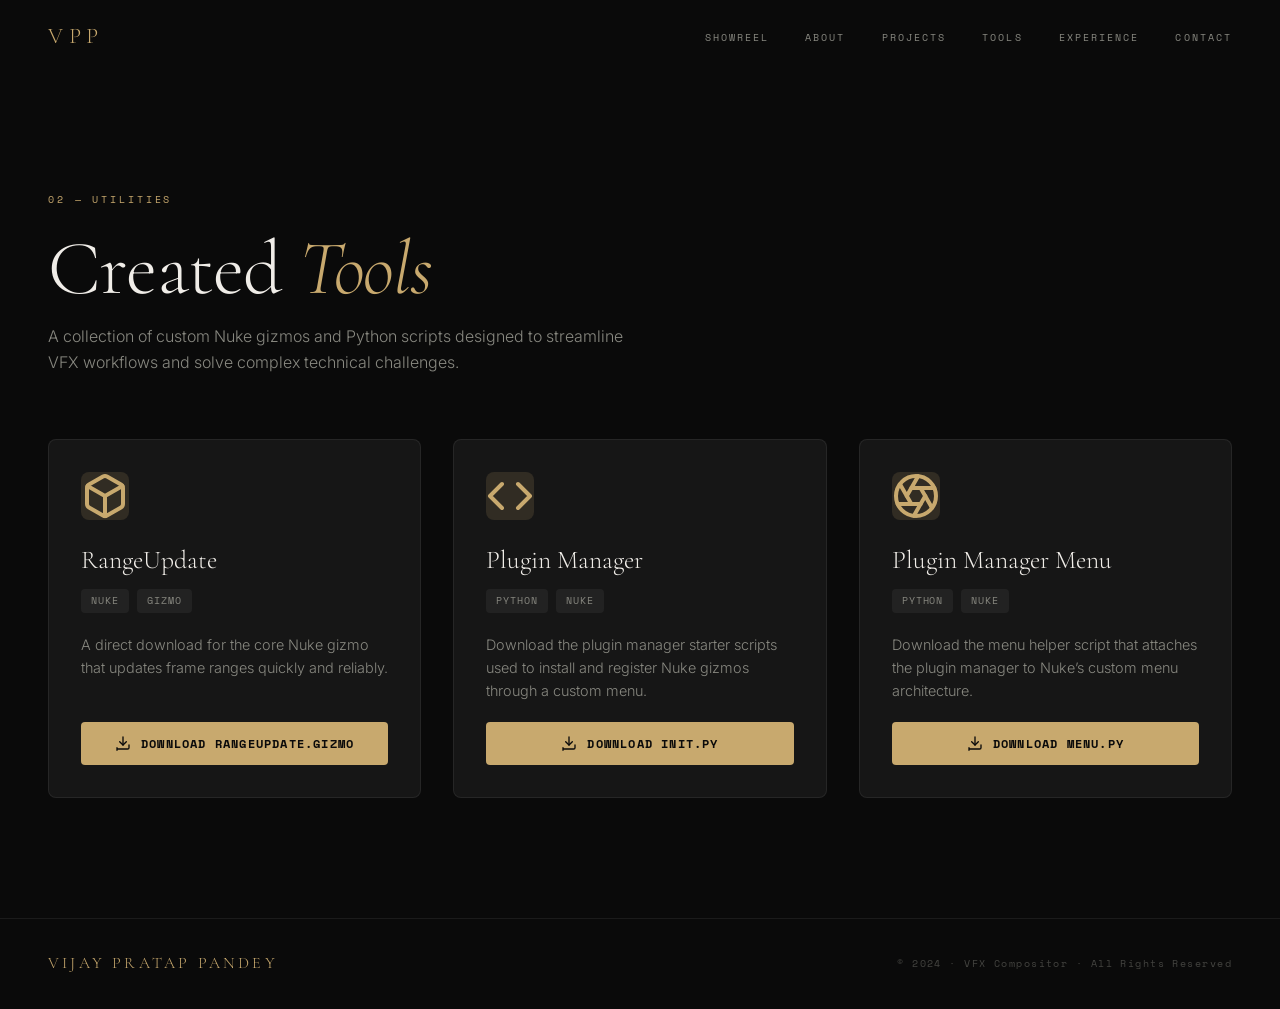
==== commit 10934a68: "Update tools page with download links for RangeUpdate and plugin manager scripts" ====
--- a/tools.html
+++ b/tools.html
@@ -174,60 +174,57 @@
             </div>
 
             <div class="tools-grid">
-                <!-- Placeholder Tool 1 -->
                 <div class="tool-card">
                     <div class="tool-icon">
                         <svg viewBox="0 0 24 24" fill="none" stroke="currentColor" stroke-width="2" stroke-linecap="round" stroke-linejoin="round"><path d="M21 16V8a2 2 0 0 0-1-1.73l-7-4a2 2 0 0 0-2 0l-7 4A2 2 0 0 0 3 8v8a2 2 0 0 0 1 1.73l7 4a2 2 0 0 0 2 0l7-4A2 2 0 0 0 21 16z"></path><polyline points="3.27 6.96 12 12.01 20.73 6.96"></polyline><line x1="12" y1="22.08" x2="12" y2="12"></line></svg>
                     </div>
                     <div class="tool-header">
-                        <h3>Advanced Spill Suppressor</h3>
+                        <h3>RangeUpdate</h3>
                         <div class="tool-tags">
                             <span class="tool-tag">Nuke</span>
                             <span class="tool-tag">Gizmo</span>
                         </div>
                     </div>
-                    <p class="tool-desc">A comprehensive spill suppression tool for Nuke with fine control over luminance retention and color biasing.</p>
-                    <a href="#" class="tool-download">
+                    <p class="tool-desc">A direct download for the core Nuke gizmo that updates frame ranges quickly and reliably.</p>
+                    <a href="Tools/Gizmos/RangeUpdate.gizmo" class="tool-download" download>
                         <svg viewBox="0 0 24 24" fill="none" stroke="currentColor" stroke-width="2" stroke-linecap="round" stroke-linejoin="round"><path d="M21 15v4a2 2 0 0 1-2 2H5a2 2 0 0 1-2-2v4"></path><polyline points="7 10 12 15 17 10"></polyline><line x1="12" y1="15" x2="12" y2="3"></line></svg>
-                        Download Tool
+                        Download RangeUpdate.gizmo
                     </a>
                 </div>
 
-                <!-- Placeholder Tool 2 -->
                 <div class="tool-card">
                     <div class="tool-icon">
                         <svg viewBox="0 0 24 24" fill="none" stroke="currentColor" stroke-width="2" stroke-linecap="round" stroke-linejoin="round"><polyline points="16 18 22 12 16 6"></polyline><polyline points="8 6 2 12 8 18"></polyline></svg>
                     </div>
                     <div class="tool-header">
-                        <h3>Render Farm Automator</h3>
+                        <h3>Plugin Manager</h3>
                         <div class="tool-tags">
                             <span class="tool-tag">Python</span>
-                            <span class="tool-tag">Tractor</span>
+                            <span class="tool-tag">Nuke</span>
                         </div>
                     </div>
-                    <p class="tool-desc">Automation script for batch submitting complex Nuke scripts to Tractor with custom metadata and error handling.</p>
-                    <a href="#" class="tool-download">
+                    <p class="tool-desc">Download the plugin manager starter scripts used to install and register Nuke gizmos through a custom menu.</p>
+                    <a href="Tools/Plugin%20Manager/init.py" class="tool-download" download>
                         <svg viewBox="0 0 24 24" fill="none" stroke="currentColor" stroke-width="2" stroke-linecap="round" stroke-linejoin="round"><path d="M21 15v4a2 2 0 0 1-2 2H5a2 2 0 0 1-2-2v4"></path><polyline points="7 10 12 15 17 10"></polyline><line x1="12" y1="15" x2="12" y2="3"></line></svg>
-                        Download Tool
+                        Download init.py
                     </a>
                 </div>
 
-                <!-- Placeholder Tool 3 -->
                 <div class="tool-card">
                     <div class="tool-icon">
                         <svg viewBox="0 0 24 24" fill="none" stroke="currentColor" stroke-width="2" stroke-linecap="round" stroke-linejoin="round"><circle cx="12" cy="12" r="10"></circle><line x1="14.31" y1="8" x2="20.05" y2="17.94"></line><line x1="9.69" y1="8" x2="21.17" y2="8"></line><line x1="7.38" y1="12" x2="13.12" y2="2.06"></line><line x1="9.69" y1="16" x2="3.95" y2="6.06"></line><line x1="14.31" y1="16" x2="2.83" y2="16"></line><line x1="16.62" y1="12" x2="10.88" y2="21.94"></line></svg>
                     </div>
                     <div class="tool-header">
-                        <h3>Grain Matching Studio</h3>
+                        <h3>Plugin Manager Menu</h3>
                         <div class="tool-tags">
+                            <span class="tool-tag">Python</span>
                             <span class="tool-tag">Nuke</span>
-                            <span class="tool-tag">BlinkScript</span>
                         </div>
                     </div>
-                    <p class="tool-desc">Advanced grain extraction and matching utility using custom BlinkScript kernels for high-speed processing.</p>
-                    <a href="#" class="tool-download">
+                    <p class="tool-desc">Download the menu helper script that attaches the plugin manager to Nuke’s custom menu architecture.</p>
+                    <a href="Tools/Plugin%20Manager/menu.py" class="tool-download" download>
                         <svg viewBox="0 0 24 24" fill="none" stroke="currentColor" stroke-width="2" stroke-linecap="round" stroke-linejoin="round"><path d="M21 15v4a2 2 0 0 1-2 2H5a2 2 0 0 1-2-2v4"></path><polyline points="7 10 12 15 17 10"></polyline><line x1="12" y1="15" x2="12" y2="3"></line></svg>
-                        Download Tool
+                        Download menu.py
                     </a>
                 </div>
             </div>
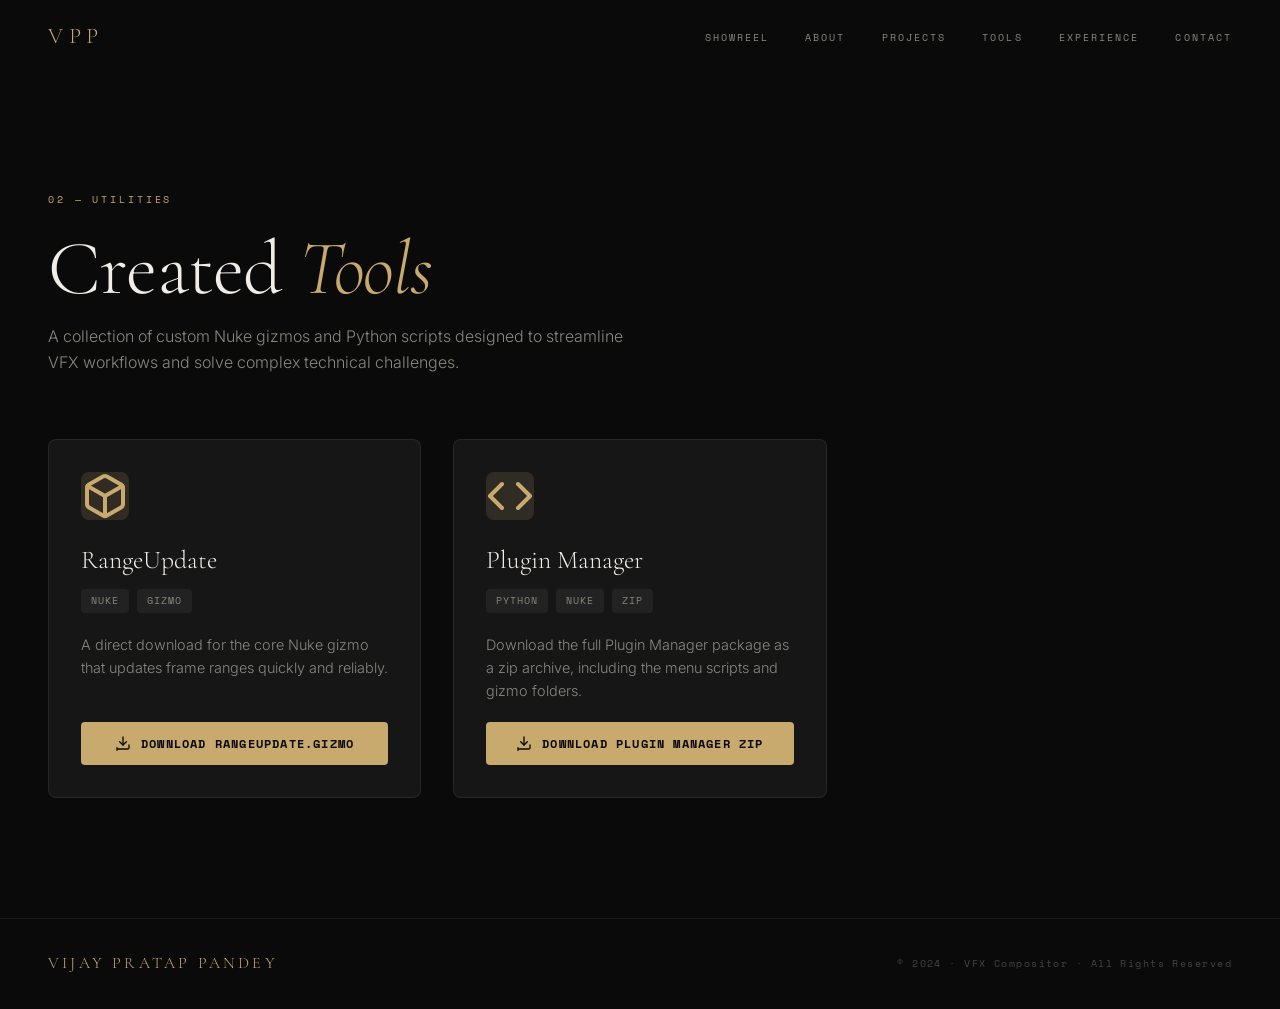
==== commit 51aad424: "Fix tool downloads and add Plugin Manager zip" ====
--- a/tools.html
+++ b/tools.html
@@ -186,7 +186,7 @@
                         </div>
                     </div>
                     <p class="tool-desc">A direct download for the core Nuke gizmo that updates frame ranges quickly and reliably.</p>
-                    <a href="Tools/Gizmos/RangeUpdate.gizmo" class="tool-download" download>
+                    <a href="Tools/Gizmos/RangeUpdate.gizmo" class="tool-download" download="RangeUpdate.gizmo">
                         <svg viewBox="0 0 24 24" fill="none" stroke="currentColor" stroke-width="2" stroke-linecap="round" stroke-linejoin="round"><path d="M21 15v4a2 2 0 0 1-2 2H5a2 2 0 0 1-2-2v4"></path><polyline points="7 10 12 15 17 10"></polyline><line x1="12" y1="15" x2="12" y2="3"></line></svg>
                         Download RangeUpdate.gizmo
                     </a>
@@ -201,30 +201,13 @@
                         <div class="tool-tags">
                             <span class="tool-tag">Python</span>
                             <span class="tool-tag">Nuke</span>
+                            <span class="tool-tag">Zip</span>
                         </div>
                     </div>
-                    <p class="tool-desc">Download the plugin manager starter scripts used to install and register Nuke gizmos through a custom menu.</p>
-                    <a href="Tools/Plugin%20Manager/init.py" class="tool-download" download>
+                    <p class="tool-desc">Download the full Plugin Manager package as a zip archive, including the menu scripts and gizmo folders.</p>
+                    <a href="Tools/Plugin_Manager.zip" class="tool-download" download="Plugin_Manager.zip">
                         <svg viewBox="0 0 24 24" fill="none" stroke="currentColor" stroke-width="2" stroke-linecap="round" stroke-linejoin="round"><path d="M21 15v4a2 2 0 0 1-2 2H5a2 2 0 0 1-2-2v4"></path><polyline points="7 10 12 15 17 10"></polyline><line x1="12" y1="15" x2="12" y2="3"></line></svg>
-                        Download init.py
-                    </a>
-                </div>
-
-                <div class="tool-card">
-                    <div class="tool-icon">
-                        <svg viewBox="0 0 24 24" fill="none" stroke="currentColor" stroke-width="2" stroke-linecap="round" stroke-linejoin="round"><circle cx="12" cy="12" r="10"></circle><line x1="14.31" y1="8" x2="20.05" y2="17.94"></line><line x1="9.69" y1="8" x2="21.17" y2="8"></line><line x1="7.38" y1="12" x2="13.12" y2="2.06"></line><line x1="9.69" y1="16" x2="3.95" y2="6.06"></line><line x1="14.31" y1="16" x2="2.83" y2="16"></line><line x1="16.62" y1="12" x2="10.88" y2="21.94"></line></svg>
-                    </div>
-                    <div class="tool-header">
-                        <h3>Plugin Manager Menu</h3>
-                        <div class="tool-tags">
-                            <span class="tool-tag">Python</span>
-                            <span class="tool-tag">Nuke</span>
-                        </div>
-                    </div>
-                    <p class="tool-desc">Download the menu helper script that attaches the plugin manager to Nuke’s custom menu architecture.</p>
-                    <a href="Tools/Plugin%20Manager/menu.py" class="tool-download" download>
-                        <svg viewBox="0 0 24 24" fill="none" stroke="currentColor" stroke-width="2" stroke-linecap="round" stroke-linejoin="round"><path d="M21 15v4a2 2 0 0 1-2 2H5a2 2 0 0 1-2-2v4"></path><polyline points="7 10 12 15 17 10"></polyline><line x1="12" y1="15" x2="12" y2="3"></line></svg>
-                        Download menu.py
+                        Download Plugin Manager Zip
                     </a>
                 </div>
             </div>
